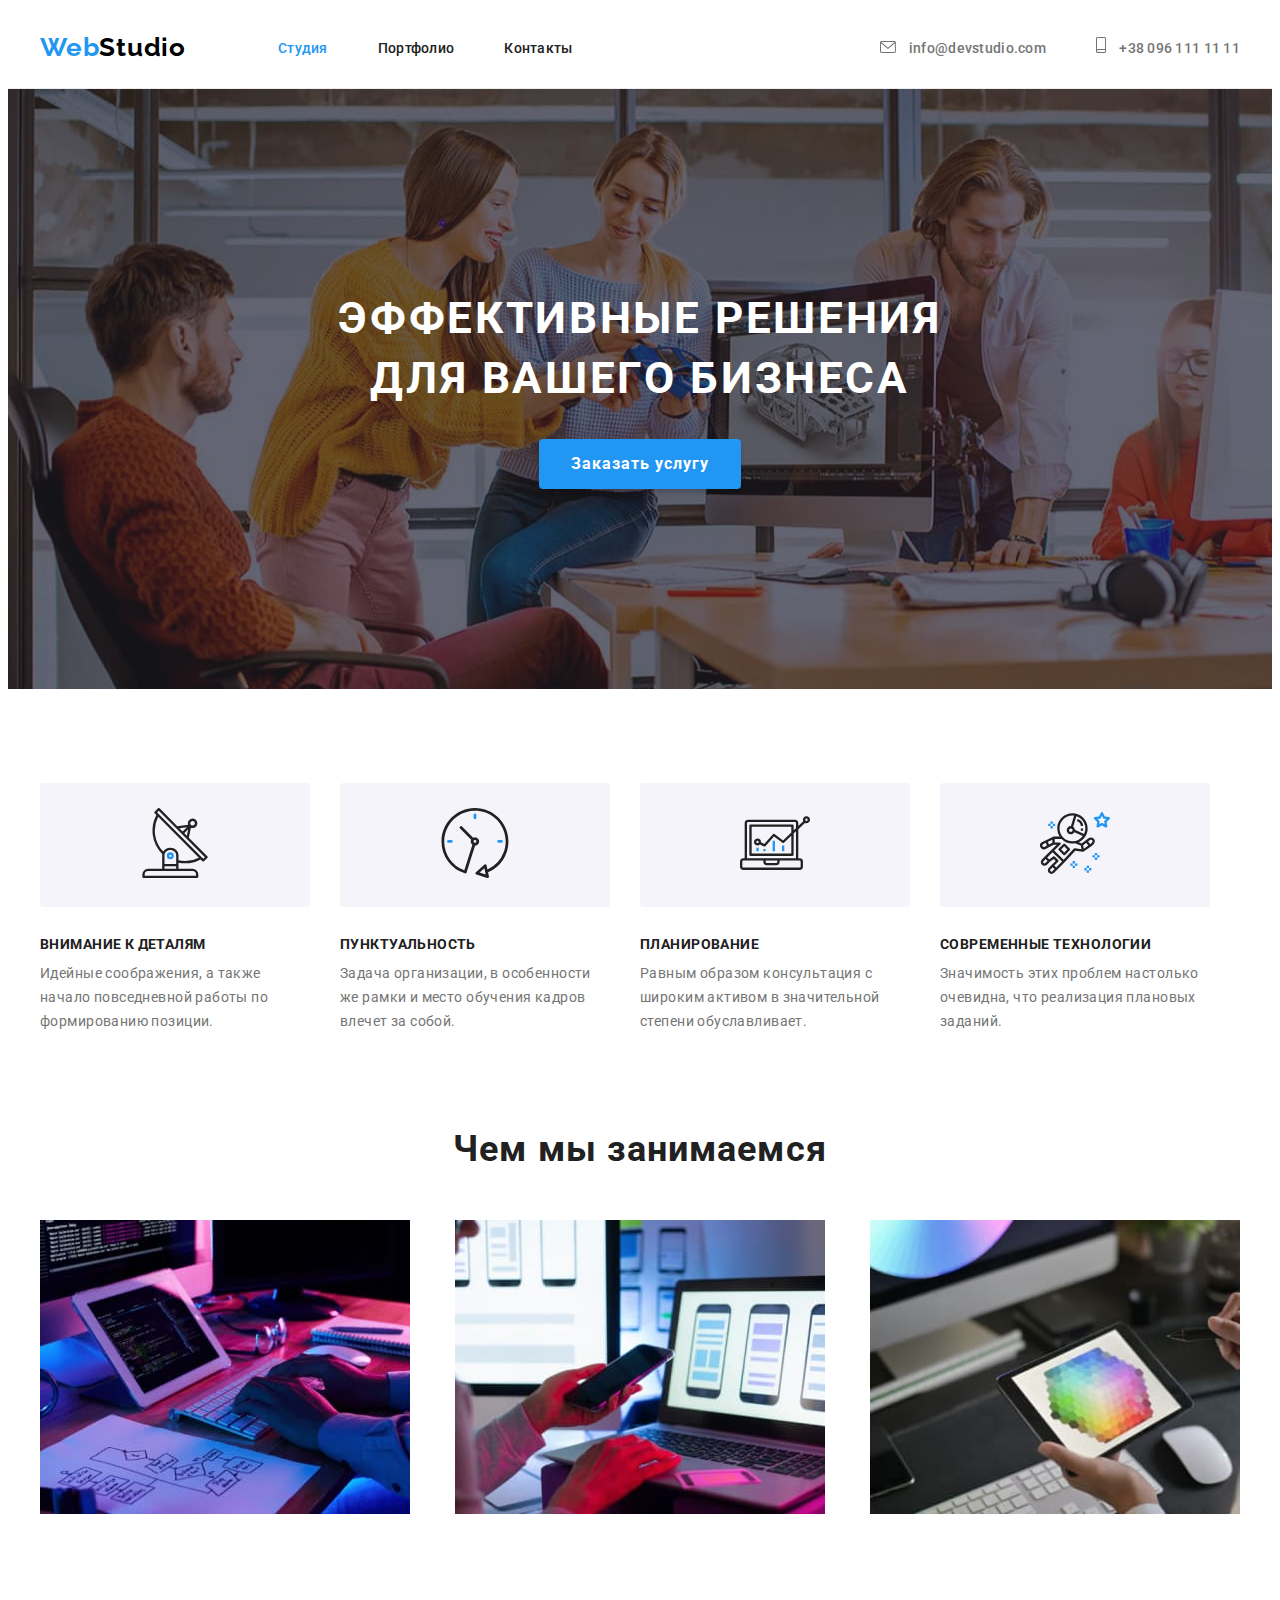
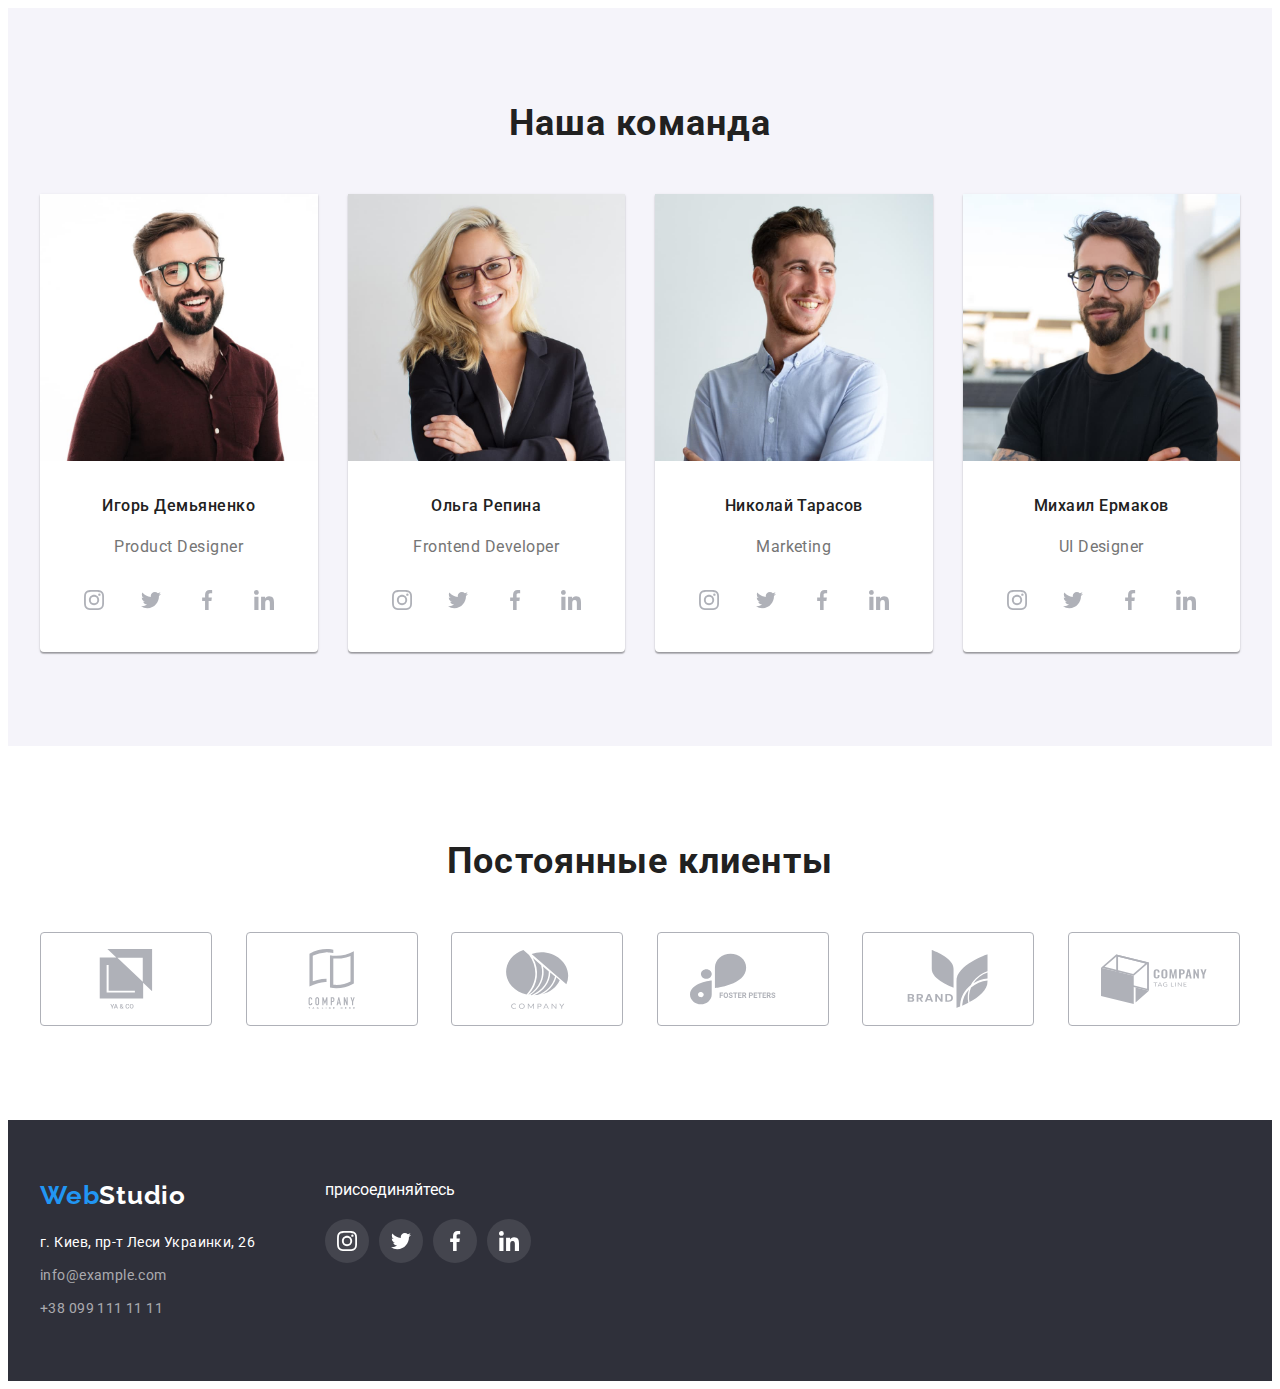
==== index.html @ c569d320 "finish" ====
<!DOCTYPE html>
<html lang="ru">
  <head>
    <meta charset="UTF-8" />
    <meta http-equiv="X-UA-Compatible" content="IE=edge" />
    <meta name="viewport" content="width=device-width, initial-scale=1.0" />
    <title>WebStudio</title>
    <link rel="preconnect" href="https://fonts.googleapis.com" />
    <link rel="preconnect" href="https://fonts.gstatic.com" crossorigin />
    <link
      href="https://fonts.googleapis.com/css2?family=Raleway:wght@700&family=Roboto:wght@400;500;700;900&display=swap"
      rel="stylesheet"
    />
    <link
      rel="stylesheet"
      href="https://cdnjs.cloudflare.com/ajax/libs/modern-normalize/1.1.0/modern-normalize.min.css"
      integrity="sha512-wpPYUAdjBVSE4KJnH1VR1HeZfpl1ub8YT/NKx4PuQ5NmX2tKuGu6U/JRp5y+Y8XG2tV+wKQpNHVUX03MfMFn9Q=="
      crossorigin="anonymous"
      referrerpolicy="no-referrer"
    />
    <link rel="stylesheet" href="./css/style.css" />
  </head>
  <body>
    <!--шапка-->
    <header class="header">
      <div class="container header-container">
        <nav class="navigation">
          <a class="logo link" href="./index.html"><span class="web-logo">Web</span>Studio </a>

          <ul class="nav-list list">
            <li class="nav-list-item">
              <a class="nav-list-link link current" href="./index.html">Студия</a>
            </li>
            <li class="nav-list-item">
              <a class="nav-list-link link" href="./portfolio.html">Портфолио</a>
            </li>
            <li class="nav-list-item"><a class="nav-list-link link" href="">Контакты</a></li>
          </ul>
        </nav>

        <ul class="header-mail-tel list">
          <li class="header-mail">
            <a class="mail-devstudio link" href="mailto:info@devstudio.com"
              ><svg class="header-mail-icon" width="16" height="12">
                <use href="/imeges/sprite.svg#icon-envelope"></use>
              </svg>
              info@devstudio.com</a
            >
          </li>
          <li class="header-tel">
            <a class="contact-number link" href="tel:+380961111111"
              ><svg class="header-tel-icon" width="10" height="16">
                <use href="./imeges/sprite.svg#icon-smartphone"></use>
              </svg>
              +38 096 111 11 11</a
            >
          </li>
        </ul>
      </div>
    </header>
    <main>
      <!--Первая секция с заголовком-->
      <section class="hero-section section">
        <div class="container hero-btn-wrapper">
          <h1 class="hero">Эффективные решения для вашего бизнеса</h1>
          <button class="btn-order" type="button">Заказать услугу</button>
        </div>
      </section>
      <!--Особенности-->
      <section class="features-section section">
        <div class="container">
          <h2 class="visually-hidden">преимущества</h2>
          <ul class="features-list list">
            <li class="features-item">
              <div class="features-wrapper-item">
                <svg class="features-icon" width="70" height="70">
                  <use href="./imeges/sprite.svg#icon-antenna-1"></use>
                </svg>
              </div>
              <h3 class="features-title">Внимание к деталям</h3>
              <p class="features-text">
                Идейные соображения, а также начало повседневной работы по формированию позиции.
              </p>
            </li>
            <li class="features-item">
              <div class="features-wrapper-item">
                <svg class="features-icon" width="70" height="70">
                  <use href="./imeges/sprite.svg#icon-clock-1"></use>
                </svg>
              </div>
              <h3 class="features-title">Пунктуальность</h3>
              <p class="features-text">
                Задача организации, в особенности же рамки и место обучения кадров влечет за собой.
              </p>
            </li>
            <li class="features-item">
              <div class="features-wrapper-item">
                <svg class="features-icon" width="70" height="70">
                  <use href="./imeges/sprite.svg#icon-diagram-1"></use>
                </svg>
              </div>
              <h3 class="features-title">Планирование</h3>
              <p class="features-text">
                Равным образом консультация с широким активом в значительной степени обуславливает.
              </p>
            </li>
            <li class="features-item">
              <div class="features-wrapper-item">
                <svg class="features-icon" width="70" height="70">
                  <use href="./imeges/sprite.svg#icon-astronaut-1"></use>
                </svg>
              </div>
              <h3 class="features-title">Современные технологии</h3>
              <p class="features-text">
                Значимость этих проблем настолько очевидна, что реализация плановых заданий.
              </p>
            </li>
          </ul>
        </div>
      </section>
      <!--Чем мы занимаемся-->
      <section class="work-examples-section">
        <div class="container">
          <h2 class="work-examples-title">Чем мы занимаемся</h2>
          <ul class="work-examples-list list">
            <li class="work-examples-item">
              <img src="./imeges/box-1.jpg" alt="Разработка" width="370" height="294" />
            </li>
            <li class="work-examples-item">
              <img src="./imeges/box-2.jpg" alt="Мобильное приложение" width="370" height="294" />
            </li>
            <li class="work-examples-item">
              <img src="./imeges/box-3.jpg" alt="Результат" width="370" height="294" />
            </li>
          </ul>
        </div>
      </section>
      <!--Команда-->
      <section class="team-section section">
        <div class="container">
          <h2 class="team-title">Наша команда</h2>
          <ul class="team-list list">
            <li class="team-item">
              <img src="./imeges/img.jpg" alt="Игорь Демьяненко" width="270" height="260" />
              <div class="workers-content-wrapper">
                <h3 class="name-member">Игорь Демьяненко</h3>
                <p class="position">Product Designer</p>
                <ul class="social-list list">
                  <li class="social-list-item">
                    <a class="social-list-link" href="">
                      <svg class="social-list-icon" width="20" height="20">
                        <use href="./imeges/sprite.svg#icon-instagram-2"></use>
                      </svg>
                    </a>
                  </li>
                  <li class="social-list-item">
                    <a class="social-list-link" href="">
                      <svg class="social-list-icon" width="20" height="20">
                        <use href="./imeges/sprite.svg#icon-twitter-1"></use>
                      </svg>
                    </a>
                  </li>
                  <li class="social-list-item">
                    <a class="social-list-link" href="">
                      <svg class="social-list-icon" width="20" height="20">
                        <use href="./imeges/sprite.svg#icon-facebook-1"></use>
                      </svg>
                    </a>
                  </li>
                  <li class="social-list-item">
                    <a class="social-list-link" href="">
                      <svg class="social-list-icon" width="20" height="20">
                        <use href="./imeges/sprite.svg#icon-linkedin-1"></use>
                      </svg>
                    </a>
                  </li>
                </ul>
              </div>
            </li>

            <li class="team-item">
              <img src="./imeges/img-1.jpg" alt="Ольга Репина" width="270" height="260" />
              <div class="workers-content-wrapper">
                <h3 class="name-member">Ольга Репина</h3>
                <p class="position">Frontend Developer</p>
                <ul class="social-list list">
                  <li class="social-list-item">
                    <a class="social-list-link" href="">
                      <svg class="social-list-icon" width="20" height="20">
                        <use href="./imeges/sprite.svg#icon-instagram-2"></use>
                      </svg>
                    </a>
                  </li>
                  <li class="social-list-item">
                    <a class="social-list-link" href="">
                      <svg class="social-list-icon" width="20" height="20">
                        <use href="./imeges/sprite.svg#icon-twitter-1"></use>
                      </svg>
                    </a>
                  </li>
                  <li class="social-list-item">
                    <a class="social-list-link" href="">
                      <svg class="social-list-icon" width="20" height="20">
                        <use href="./imeges/sprite.svg#icon-facebook-1"></use>
                      </svg>
                    </a>
                  </li>
                  <li class="social-list-item">
                    <a class="social-list-link" href="">
                      <svg class="social-list-icon" width="20" height="20">
                        <use href="./imeges/sprite.svg#icon-linkedin-1"></use>
                      </svg>
                    </a>
                  </li>
                </ul>
              </div>
            </li>
            <li class="team-item">
              <img src="./imeges/img-2.jpg" alt="Николай Тарасов" width="270" height="260" />
              <div class="workers-content-wrapper">
                <h3 class="name-member">Николай Тарасов</h3>
                <p class="position">Marketing</p>
                <ul class="social-list list">
                  <li class="social-list-item">
                    <a class="social-list-link" href="">
                      <svg class="social-list-icon" width="20" height="20">
                        <use href="./imeges/sprite.svg#icon-instagram-2"></use>
                      </svg>
                    </a>
                  </li>
                  <li class="social-list-item">
                    <a class="social-list-link" href="">
                      <svg class="social-list-icon" width="20" height="20">
                        <use href="./imeges/sprite.svg#icon-twitter-1"></use>
                      </svg>
                    </a>
                  </li>
                  <li class="social-list-item">
                    <a class="social-list-link" href="">
                      <svg class="social-list-icon" width="20" height="20">
                        <use href="./imeges/sprite.svg#icon-facebook-1"></use>
                      </svg>
                    </a>
                  </li>
                  <li class="social-list-item">
                    <a class="social-list-link" href="">
                      <svg class="social-list-icon" width="20" height="20">
                        <use href="./imeges/sprite.svg#icon-linkedin-1"></use>
                      </svg>
                    </a>
                  </li>
                </ul>
              </div>
            </li>
            <li class="team-item">
              <img src="./imeges/img-3.jpg" alt="Михаил Ермаков" width="270" height="260" />
              <div class="workers-content-wrapper">
                <h3 class="name-member">Михаил Ермаков</h3>
                <p class="position">UI Designer</p>
                <ul class="social-list list">
                  <li class="social-list-item">
                    <a class="social-list-link" href="">
                      <svg class="social-list-icon" width="20" height="20">
                        <use href="./imeges/sprite.svg#icon-instagram-2"></use>
                      </svg>
                    </a>
                  </li>
                  <li class="social-list-item">
                    <a class="social-list-link" href="">
                      <svg class="social-list-icon" width="20" height="20">
                        <use href="./imeges/sprite.svg#icon-twitter-1"></use>
                      </svg>
                    </a>
                  </li>
                  <li class="social-list-item">
                    <a class="social-list-link" href="">
                      <svg class="social-list-icon" width="20" height="20">
                        <use href="./imeges/sprite.svg#icon-facebook-1"></use>
                      </svg>
                    </a>
                  </li>
                  <li class="social-list-item">
                    <a class="social-list-link" href="">
                      <svg class="social-list-icon" width="20" height="20">
                        <use href="./imeges/sprite.svg#icon-linkedin-1"></use>
                      </svg>
                    </a>
                  </li>
                </ul>
              </div>
            </li>
          </ul>
        </div>
      </section>
      <!-- Постоянные клиенты -->
      <section class="clients-section section">
        <div class="container">
          <h2 class="clients-title">Постоянные клиенты</h2>
          <ul class="client-list list">
            <li class="client-list-item">
              <a class="client-list-link" href=""
                ><svg class="client-icon" width="106" height="60">
                  <use href="./imeges/sprite.svg#icon-client-1"></use>
                </svg>
              </a>
            </li>
            <li class="client-list-item">
              <a class="client-list-link" href=""
                ><svg class="client-icon" width="106" height="60">
                  <use href="./imeges/sprite.svg#icon-client-2"></use>
                </svg>
              </a>
            </li>
            <li class="client-list-item">
              <a class="client-list-link" href=""
                ><svg class="client-icon" width="106" height="60">
                  <use href="./imeges/sprite.svg#icon-client-3"></use>
                </svg>
              </a>
            </li>
            <li class="client-list-item">
              <a class="client-list-link" href=""
                ><svg class="client-icon" width="106" height="60">
                  <use href="./imeges/sprite.svg#icon-client-4"></use>
                </svg>
              </a>
            </li>
            <li class="client-list-item">
              <a class="client-list-link" href=""
                ><svg class="client-icon" width="106" height="60">
                  <use href="./imeges/sprite.svg#icon-client-5"></use>
                </svg>
              </a>
            </li>
            <li class="client-list-item">
              <a class="client-list-link" href=""
                ><svg class="client-icon" width="106" height="60">
                  <use href="./imeges/sprite.svg#icon-client-6"></use>
                </svg>
              </a>
            </li>
          </ul>
        </div>
      </section>
    </main>
    <!--Footer-->
    <footer class="footer">
      <div class="footer-content-wrapper container">
        <div class="footer-text">
          <a class="footer-logo link" href="./index.html"
            ><span class="web-logo">Web</span>Studio</a
          >
          <address class="footer-address">
            <ul class="footer-list list">
              <li class="footer-item">
                <a
                  class="footer-address link"
                  href="https://goo.gl/maps/ELUftvZESQGnUjL59"
                  target="_blank"
                  >г. Киев, пр-т Леси Украинки, 26</a
                >
              </li>
              <li class="footer-item">
                <a class="footer-mail link" href="mailto:info@devstudio.com">info@example.com</a>
              </li>
              <li class="footer-item">
                <a class="footer-tel link" href="tel:+380991111111">+38 099 111 11 11</a>
              </li>
            </ul>
          </address>
        </div>
        <div class="footer-social">
          <p class="footer-list-title">присоединяйтесь</p>
          <ul class="footer-social-list list">
            <li class="footer-social-item">
              <a class="footer-social-link" href="">
                <svg class="footer-social-icon" width="20" height="20">
                  <use href="./imeges/sprite.svg#icon-instagram-2"></use>
                </svg>
              </a>
            </li>
            <li class="footer-social-item">
              <a class="footer-social-link" href="">
                <svg class="footer-social-icon" width="20" height="20">
                  <use href="./imeges/sprite.svg#icon-twitter-1"></use>
                </svg>
              </a>
            </li>
            <li class="footer-social-item">
              <a class="footer-social-link" href="">
                <svg class="footer-social-icon" width="20" height="20">
                  <use href="./imeges/sprite.svg#icon-facebook-1"></use>
                </svg>
              </a>
            </li>
            <li class="footer-social-item">
              <a class="footer-social-link" href="">
                <svg class="footer-social-icon" width="20" height="20">
                  <use href="./imeges/sprite.svg#icon-linkedin-1"></use>
                </svg>
              </a>
            </li>
          </ul>
        </div>
      </div>
    </footer>
  </body>
</html>
---- css/style.css ----
:root {
  --primary-font-family: Roboto, sans-serif;
  --primary-text-color: #212121;
  --secondary-text-color: #757575;
  --primary-text-color-dark-theme: #ffffff;
  --secondary-text-color-dark-theme: rgba(255, 255, 255, 0.6);
  --color-icon-primary: #afb1b8;
  --hover-color: #2196f3;
}
body {
  position: relative;
  max-width: 1600px;
  font-family: var(--primary-font-family);
  color: var(--primary-text-color);
}

h1,
h2,
h3,
h4,
p {
  margin-top: 0;
  margin-bottom: 0;
}

ul {
  margin-top: 0;
  margin-bottom: 0;
  padding-left: 0;
}

img {
  display: block;
  width: 100%;
  height: auto;
}

.list,
.list-btn,
.list-portfolio {
  list-style: none;
}

.link {
  text-decoration: none;
}

.container {
  width: 1200px;
  padding-left: 15px;
  padding-right: 15px;
  margin-left: auto;
  margin-right: auto;
}

.section {
  padding-top: 94px;
  padding-bottom: 94px;
}

.visually-hidden {
  position: absolute;
  width: 1px;
  height: 1px;
  margin: -1px;
  padding: 0;
  overflow: hidden;
  border: 0;
  clip: rect(0 0 0 0);
}

/* ======= HEADER ======= */

.header {
  padding-top: 24px;
  padding-bottom: 25px;
  border-bottom: 1px solid #ececec;
}

.header-container {
  display: flex;
  align-items: center;
  justify-content: space-between;
}

.navigation {
  display: flex;
  align-items: center;
}

.nav-list {
  display: flex;
  align-items: center;
}

.header-mail-tel {
  display: flex;
  align-items: center;
}

.logo {
  margin-right: 92px;
}

.nav-list-item:not(:last-child) {
  margin-right: 50px;
}

.mail-devstudio {
  margin-right: 50px;
}

.web-logo {
  color: #2196f3;
}
.logo {
  font-family: Raleway;
  font-style: normal;
  font-weight: bold;
  font-size: 26px;
  line-height: 1.19;
  letter-spacing: 0.03em;

  color: #000000;
}
.nav-list-link {
  font-family: var(--primary-font-family);
  font-style: normal;
  font-weight: 500;
  font-size: 14px;
  line-height: 1.14;
  letter-spacing: 0.02em;

  color: var(--primary-text-color);
}

.current {
  color: var(--hover-color);
}
.nav-list-link:hover,
.nav-list-link:focus {
  color: var(--hover-color);
}

.mail-devstudio {
  font-family: var(--primary-font-family);
  font-style: normal;
  font-weight: 500;
  font-size: 14px;
  line-height: 1.14px;
  letter-spacing: 0.02em;

  color: var(--secondary-text-color);
}
.mail-devstudio:hover,
.mail-devstudio:focus {
  color: var(--hover-color);
}

.contact-number {
  font-family: var(--primary-font-family);
  font-style: normal;
  font-weight: 500;
  font-size: 14px;
  line-height: 1.14;
  letter-spacing: 0.02em;

  color: var(--secondary-text-color);
}
.contact-number:hover,
.contact-number:focus {
  color: var(--hover-color);
}

.contact-number:hover .header-tel-icon,
.contact-number:focus .header-tel-icon {
  fill: var(--hover-color);
}

.header-mail-icon,
.header-tel-icon {
  fill: #757575;
  margin-right: 10px;
}
.mail-devstudio:hover .header-mail-icon,
.mail-devstudio:focus .header-mail-icon {
  fill: var(--hover-color);
}
/* ======= HEADER END ======= */
/* ======= HERO ======== */
.hero {
  font-family: var(--primary-font-family);
  font-style: normal;
  max-width: 700px;
  font-size: 44px;
  line-height: 1.36;
  text-align: center;
  letter-spacing: 0.06em;
  text-transform: uppercase;
  margin-left: auto;
  margin-right: auto;
  padding-bottom: 30px;

  color: var(--primary-text-color-dark-theme);
}
.btn-order {
  min-width: 200;
  padding: 8px 30px;
  border-color: transparent;
  font-family: var(--primary-font-family);
  font-style: normal;
  font-weight: bold;
  font-size: 16px;
  line-height: 1.87;
  display: flex;
  align-items: center;
  text-align: center;
  letter-spacing: 0.06em;
  background: #2196f3;
  box-shadow: 0px 4px 4px rgba(0, 0, 0, 0.15);
  border-radius: 4px;
  cursor: pointer;
  margin-left: auto;
  margin-right: auto;

  color: var(--primary-text-color-dark-theme);
}
.btn-order:hover,
.btn-order:focus {
  background: #188ce8;
  box-shadow: 0px 4px 4px rgba(0, 0, 0, 0.15);
  border-radius: 4px;
}
.hero-section {
  background-image: linear-gradient(rgba(47, 48, 58, 0.4), rgba(47, 48, 58, 0.4)),
    url('/imeges/fon-hero.jpg');
  background-color: #2f303a;
  background-repeat: no-repeat;
  background-size: cover;
  padding: 200px 0px;
}
/* ======= HERO END ======== */
/* ======= FEATURES ======= */
.features-wrapper-item {
  padding: 25px 100px;
  margin-bottom: 30px;
  background-color: #f5f4fa;
  border-radius: 4px;
}
.features-list {
  display: flex;
  margin-left: -30px;
  margin-top: -30px;
}

.features-item {
  margin-left: 30px;
  margin-top: 30px;
}

.features-title {
  font-family: var(--primary-font-family);
  font-style: normal;
  font-weight: bold;
  font-size: 14px;
  line-height: 1.14;
  letter-spacing: 0.03em;
  text-transform: uppercase;
  margin-bottom: 10px;

  color: var(--primary-text-color);
}
.features-text {
  width: 270px;
  font-family: var(--primary-font-family);
  font-style: normal;
  font-weight: normal;
  font-size: 14px;
  line-height: 1.7;

  letter-spacing: 0.03em;

  color: var(--secondary-text-color);
}
/* ======= FEATURES END ======= */
/* ======= WORK-EXAMEPLS ======= */
.work-examples-list {
  flex-basis: calc((100% - 90px) / 3);
  display: flex;
  justify-content: space-between;
}

.work-examples-section {
  padding-bottom: 94px;
}
.work-examples-title {
  font-family: var(--primary-font-family);
  font-style: normal;
  font-weight: bold;
  font-size: 36px;
  line-height: 1.17;
  text-align: center;
  letter-spacing: 0.03em;
  margin-bottom: 50px;

  color: var(--primary-text-color);
}
/* ======= WORK-EXAMEPLS END ======= */
/* ======= TEAM ======= */
.workers-content-wrapper {
  padding: 30px 32px;
}

.name-member {
  margin-bottom: 10px;
}

.team-list {
  display: flex;
  margin-left: -30px;
  margin-top: -30px;
}

.team-item {
  flex-basis: calc((100% - 120px) / 4);
  margin-left: 30px;
  margin-top: 30px;
  background: #ffffff;
  box-shadow: 0px 1px 3px rgba(0, 0, 0, 0.12), 0px 1px 1px rgba(0, 0, 0, 0.14),
    0px 2px 1px rgba(0, 0, 0, 0.2);
  border-radius: 0px 0px 4px 4px;
}
.team-section {
  background: #f5f4fa;
}
.team-title {
  font-family: var(--primary-font-family);
  font-style: normal;
  font-weight: bold;
  font-size: 36px;
  line-height: 1.17;
  text-align: center;
  letter-spacing: 0.03em;
  margin-bottom: 50px;

  color: var(--primary-text-color);
}
.name-member {
  font-family: var(--primary-font-family);
  font-style: normal;
  font-weight: 500;
  font-size: 16px;
  line-height: 1.9;

  text-align: center;
  letter-spacing: 0.03em;

  color: var(--primary-text-color);
}
.position {
  font-family: var(--primary-font-family);
  font-style: normal;
  font-weight: normal;
  font-size: 16px;
  line-height: 1.9;
  margin-bottom: 16px;

  text-align: center;
  letter-spacing: 0.03em;

  color: var(--secondary-text-color);
}

.social-list {
  display: flex;
  justify-content: space-between;
}

.social-list-link {
  display: flex;
  align-items: center;
  justify-content: center;
  width: 44px;
  height: 44px;
  background-color: #ffffff;
  border-radius: 50%;
}

.social-list-link:hover .social-list-icon,
.social-list-link:focus .social-list-icon {
  fill: #ffffff;
}

.social-list-link:hover,
.social-list-link:focus {
  background-color: var(--hover-color);
}

.social-list-icon {
  width: 20px;
  height: 20px;
  fill: var(--color-icon-primary);
}
/* ======= TEAM END ======= */

/* ======= CLIENTS ======= */
.clients-title {
  font-family: var(--primary-font-family);
  font-style: normal;
  font-weight: bold;
  font-size: 36px;
  line-height: 1.17;
  text-align: center;
  letter-spacing: 0.03em;
  margin-bottom: 50px;

  color: var(--primary-text-color);
}

.client-list {
  display: flex;
  justify-content: space-between;
}

.client-list-link {
  display: flex;
  padding: 16px 32px;
  align-items: center;
  justify-content: center;
  border: 1px solid #afb1b8;
  border-radius: 4px;
}
.client-icon {
  fill: #afb1b8;
}

.client-list-link:hover,
.client-list-link:focus {
  border-color: var(--hover-color);
}

.client-list-link:hover .client-icon,
.client-list-link:focus .client-icon {
  fill: var(--hover-color);
}
/* ======= CLIENTS END ======= */
/* ======= FOOTER ======= */
.footer {
  background: #2f303a;
  padding-top: 60px;
  padding-bottom: 60px;
}
.footer-content-wrapper {
  display: flex;
}

.footer-item:not(:last-child) {
  margin-bottom: 9px;
}

.footer-logo {
  display: inline-block;
  font-family: Raleway;
  font-style: normal;
  font-weight: bold;
  font-size: 26px;
  line-height: 1.19;
  letter-spacing: 0.03em;
  margin-bottom: 20px;

  color: var(--primary-text-color-dark-theme);
}
.footer-address {
  font-family: var(--primary-font-family);
  font-style: normal;
  font-weight: normal;
  font-size: 14px;
  line-height: 1.7;
  letter-spacing: 0.03em;

  color: var(--primary-text-color-dark-theme);
}

.footer-mail,
.footer-tel {
  font-family: var(--primary-font-family);
  font-style: normal;
  font-weight: normal;
  font-size: 14px;
  line-height: 1.7;

  letter-spacing: 0.03em;

  color: var(--secondary-text-color-dark-theme);
}
.footer-address:hover,
.footer-address:focus,
.footer-mail:hover,
.footer-mail:focus,
.footer-tel:hover,
.footer-tel:focus {
  color: var(--hover-color);
}

.footer-list-title {
  margin-bottom: 20px;
  color: var(--primary-text-color-dark-theme);
}

.footer-social-item:not(:last-child) {
  margin-right: 10px;
}
.footer-social {
  margin-left: 70px;
}

.footer-social-list {
  display: flex;
}

.footer-social-link {
  display: flex;
  align-items: center;
  justify-content: center;
  width: 44px;
  height: 44px;
  background-color: rgba(255, 255, 255, 0.1);
  border-radius: 50%;
  color: #ffffff;
}
.footer-social-icon {
  fill: #ffffff;
}

.footer-social-link:hover,
.footer-social-link:focus {
  background-color: var(--hover-color);
}

.footer-social-link:hover .footer-social-icon,
.footer-social-link:focus .footer-social-icon {
  fill: #ffffff;
}
/* ======= PORTFOLIO ======= */
.portfolio-btn {
  font-family: var(--primary-font-family);
  font-style: normal;
  font-weight: 500;
  font-size: 16px;
  line-height: 1.6;

  text-align: center;
  letter-spacing: 0.03em;

  color: var(--primary-text-color);
  background: #f5f4fa;
  border-radius: 4px;
  cursor: pointer;
}
.portfolio-btn:hover,
.portfolio-btn:focus {
  color: #ffffff;
  background: var(--hover-color);
}
.title-work {
  font-family: var(--primary-font-family);
  font-style: normal;
  font-weight: bold;
  font-size: 18px;
  line-height: 2;

  letter-spacing: 0.06em;

  color: var(--primary-text-color);
}
.description-work {
  font-family: var(--primary-font-family);
  font-style: normal;
  font-weight: normal;
  font-size: 16px;
  line-height: 1.87;

  letter-spacing: 0.03em;

  color: var(--secondary-text-color);
}

.list-btn {
  display: flex;
  justify-content: center;
  margin-bottom: 50px;
}

.list-portfolio {
  display: flex;
  flex-wrap: wrap;
  margin-left: -30px;
  margin-top: -30px;
}

.item-portfolio {
  margin-left: 30px;
  margin-top: 30px;
}

.item-portfolio:hover,
.item-portfolio:focus {
  border: 1px;
  border-color: #eeeeee;
  box-shadow: 0px 4px 4px rgba(0, 0, 0, 0.25);
}

.li-btn:not(:last-child) {
  margin-right: 8px;
}

.portfolio-btn {
  padding: 6px 22px;
  border: transparent;
}
.portfolio-btn:hover,
.portfolio-btn:focus {
  background-color: rgba(0, 0, 0, 0.2) rgba(255, 255, 255, 1);
  box-shadow: 0px 2px 2px rgba(0, 0, 0, 0.12), 0px 1px 2px rgba(0, 0, 0, 0.8),
    0px 3px 1px rgba(0, 0, 0, 0.1);
}

.wrapper-text-portfolio {
  padding: 20px 24px;
  border: 1px solid #eeeeee;
}
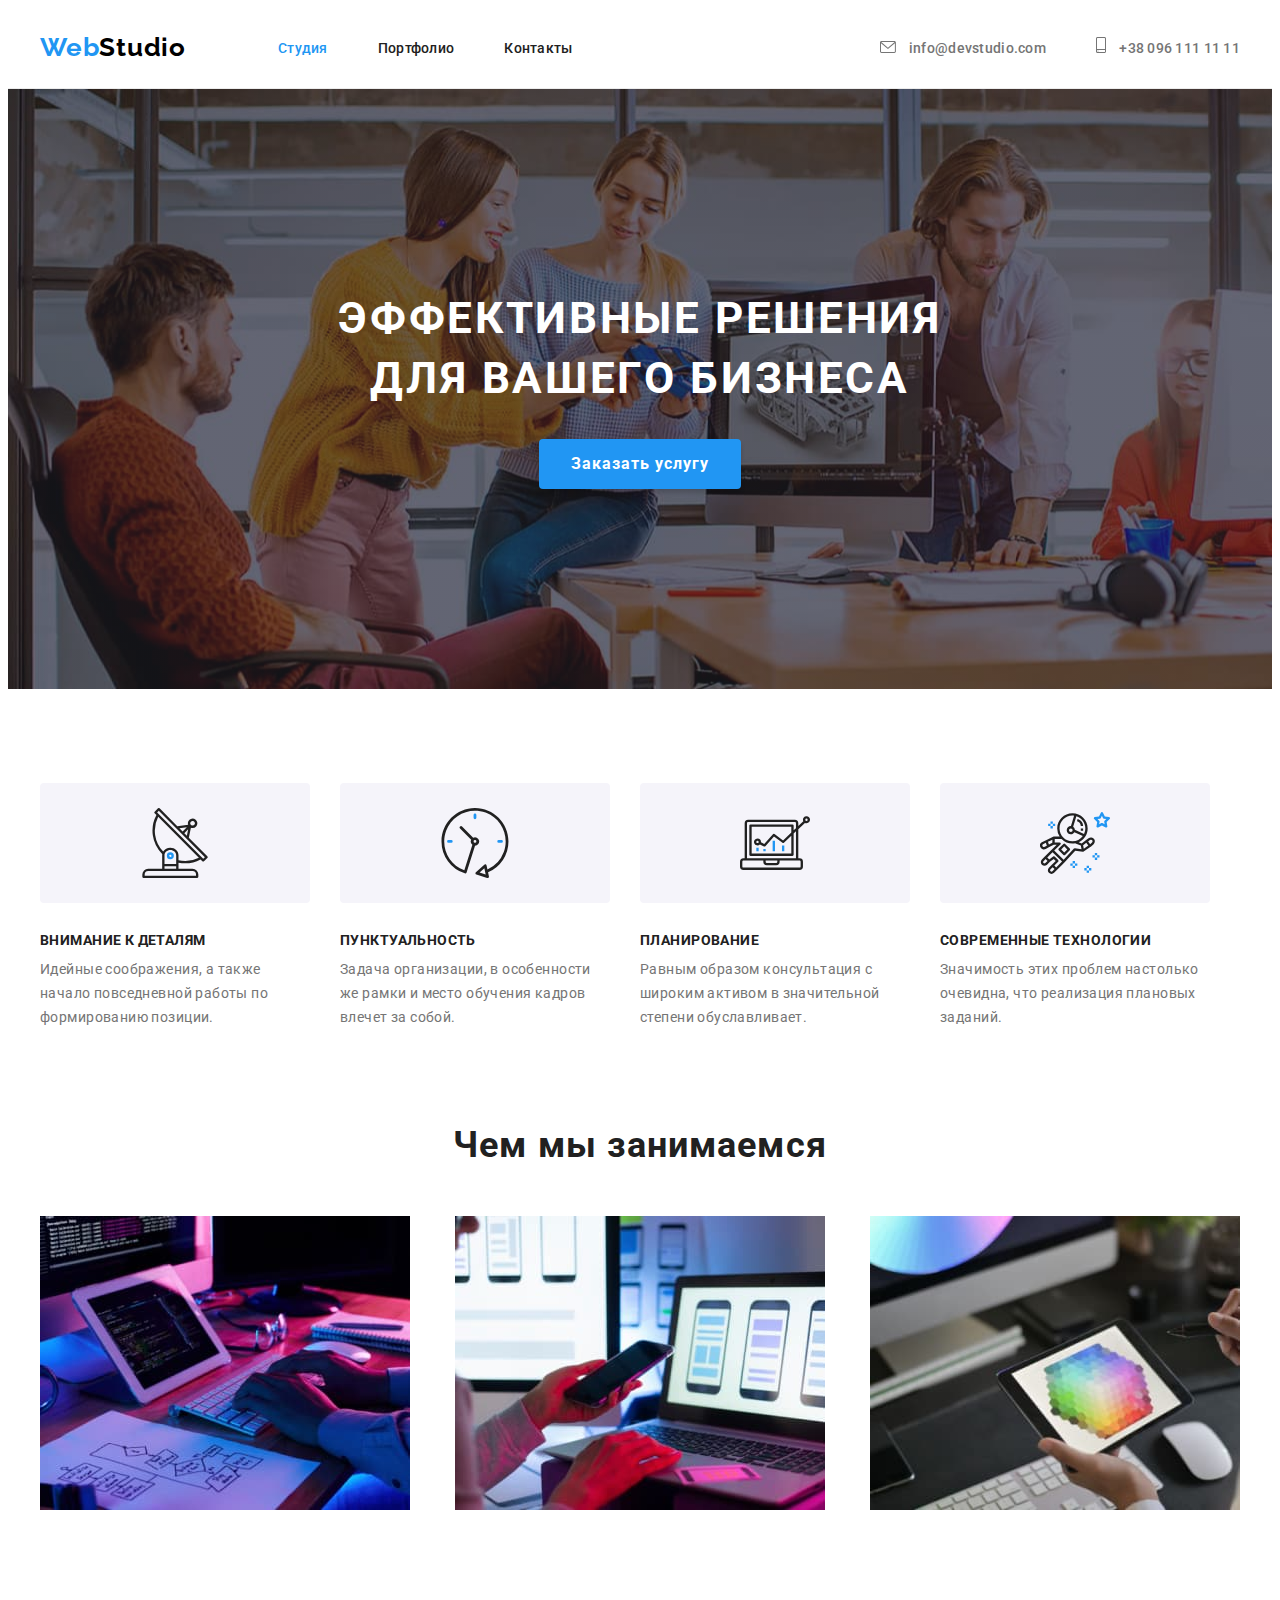
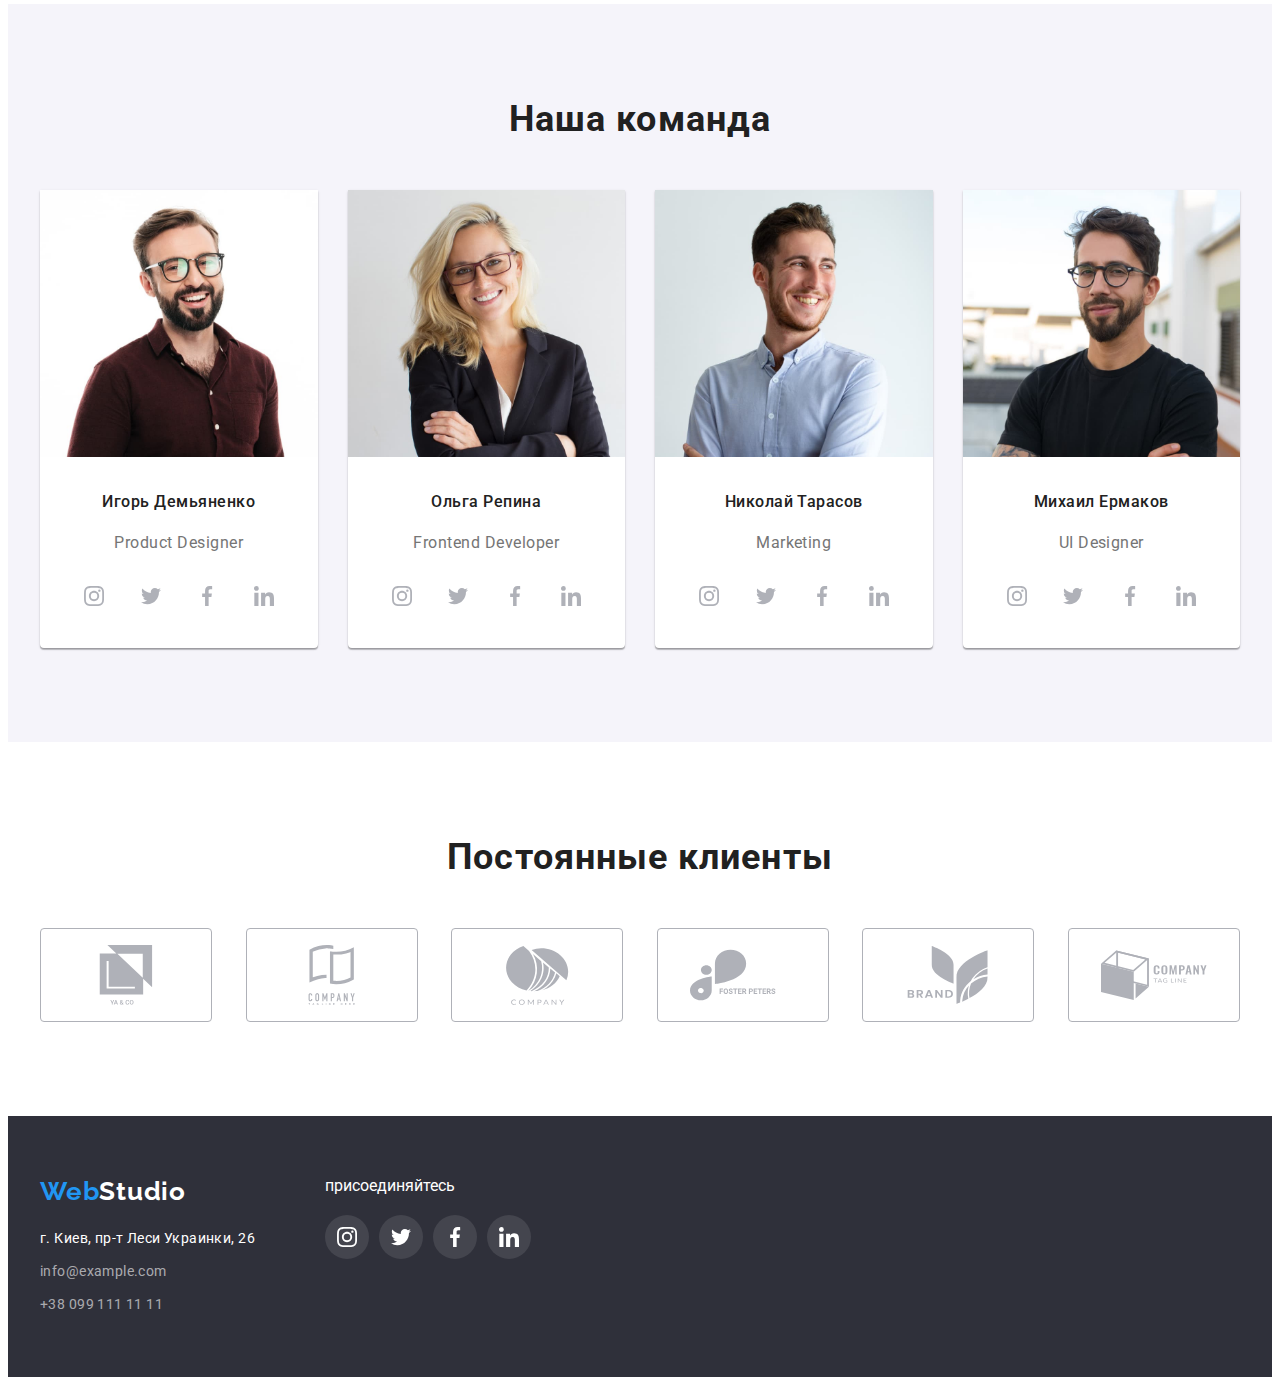
==== commit 5570d53a: "corrected" ====
--- a/index.html
+++ b/index.html
@@ -42,7 +42,7 @@
           <li class="header-mail">
             <a class="mail-devstudio link" href="mailto:info@devstudio.com"
               ><svg class="header-mail-icon" width="16" height="12">
-                <use href="/imeges/sprite.svg#icon-envelope"></use>
+                <use href="./imeges/sprite.svg#icon-envelope"></use>
               </svg>
               info@devstudio.com</a
             >
--- a/css/style.css
+++ b/css/style.css
@@ -233,7 +233,7 @@
 }
 .hero-section {
   background-image: linear-gradient(rgba(47, 48, 58, 0.4), rgba(47, 48, 58, 0.4)),
-    url('/imeges/fon-hero.jpg');
+    url('../imeges/fon-hero.jpg');
   background-color: #2f303a;
   background-repeat: no-repeat;
   background-size: cover;
@@ -242,6 +242,9 @@
 /* ======= HERO END ======== */
 /* ======= FEATURES ======= */
 .features-wrapper-item {
+  display: flex;
+  align-items: center;
+  justify-content: center;
   padding: 25px 100px;
   margin-bottom: 30px;
   background-color: #f5f4fa;
@@ -602,9 +605,11 @@
   margin-left: 30px;
   margin-top: 30px;
 }
-
-.item-portfolio:hover,
-.item-portfolio:focus {
+.item-portfolio-link {
+  display: inline-block;
+}
+
+.item-portfolio-link:hover {
   border: 1px;
   border-color: #eeeeee;
   box-shadow: 0px 4px 4px rgba(0, 0, 0, 0.25);
